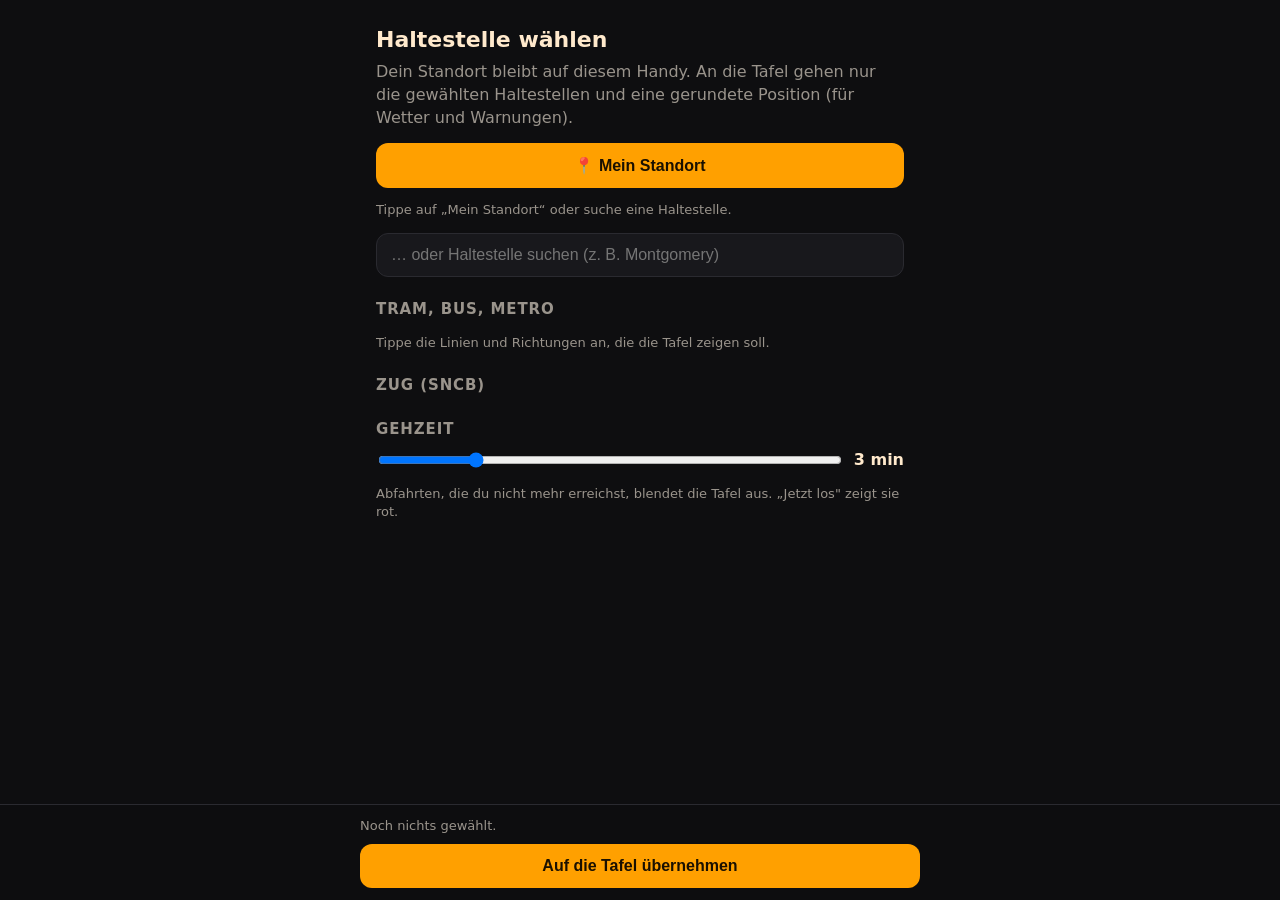
==== site/setup/index.html @ 00d9e625 "Standalone firmware v0.3, setup UI + GPS helper, integration v0.1.4 Firmware (ESPHome, MatrixPortal " ====
<!doctype html>
<html lang="de">
<head>
<meta charset="utf-8">
<meta name="viewport" content="width=device-width, initial-scale=1">
<title>Diele Board – Haltestelle wählen</title>
<meta name="referrer" content="no-referrer">
<style>
  :root { --bg:#0e0e10; --card:#18181c; --line:#2a2a30; --fg:#ffe9cc; --sec:#9a948c; --acc:#ffa000; --ok:#4fd1c5; }
  * { box-sizing:border-box; }
  body { margin:0; background:var(--bg); color:var(--fg); font:16px/1.45 system-ui,-apple-system,"Segoe UI",sans-serif; }
  main { max-width:560px; margin:0 auto; padding:16px 16px 120px; }
  h1 { font-size:22px; margin:8px 0 4px; } h2 { font-size:15px; color:var(--sec); text-transform:uppercase; letter-spacing:.06em; margin:22px 0 8px; }
  p.lead { color:var(--sec); margin:0 0 14px; }
  button, .btn { appearance:none; border:0; border-radius:12px; background:var(--acc); color:#1a1000; font-weight:650; font-size:16px; padding:13px 16px; width:100%; cursor:pointer; }
  button.ghost { background:transparent; color:var(--fg); border:1px solid var(--line); }
  input[type=search] { width:100%; padding:12px 14px; border-radius:12px; border:1px solid var(--line); background:var(--card); color:var(--fg); font-size:16px; }
  .row { display:flex; gap:10px; } .row > * { flex:1; }
  .stop { background:var(--card); border:1px solid var(--line); border-radius:14px; padding:12px; margin:10px 0; }
  .stop h3 { margin:0 0 2px; font-size:17px; } .stop .meta { color:var(--sec); font-size:13px; margin-bottom:8px; }
  .chip { display:inline-flex; align-items:center; gap:8px; margin:4px 6px 4px 0; padding:6px 10px 6px 6px; border-radius:10px; border:1px solid var(--line); background:#111114; color:var(--fg); font-size:14px; cursor:pointer; user-select:none; }
  .chip.on { border-color:var(--acc); background:#2a1d05; }
  .badge { min-width:30px; height:22px; padding:0 6px; border-radius:4px; display:inline-flex; align-items:center; justify-content:center; font-weight:700; font-size:13px; }
  .station { display:flex; justify-content:space-between; align-items:center; }
  .hint { color:var(--sec); font-size:13px; }
  .sum { position:fixed; left:0; right:0; bottom:0; background:rgba(14,14,16,.96); border-top:1px solid var(--line); padding:12px 16px calc(12px + env(safe-area-inset-bottom)); }
  .sum .inner { max-width:560px; margin:0 auto; } .sum .txt { color:var(--sec); font-size:13px; margin-bottom:8px; min-height:18px; }
  .err { color:#ff6a50; } .okmsg { color:var(--ok); }
  .walk { display:flex; align-items:center; gap:10px; margin-top:8px; } .walk input { flex:1; }
</style>
</head>
<body>
<main>
  <h1>Haltestelle wählen</h1>
  <p class="lead">Dein Standort bleibt auf diesem Handy. An die Tafel gehen nur die gewählten Haltestellen und eine gerundete Position (für Wetter und Warnungen).</p>
  <div class="row">
    <button id="gps">📍 Mein Standort</button>
  </div>
  <p id="status" class="hint"></p>
  <input id="q" type="search" placeholder="… oder Haltestelle suchen (z. B. Montgomery)" autocomplete="off">

  <h2>Tram, Bus, Metro</h2>
  <p class="hint">Tippe die Linien und Richtungen an, die die Tafel zeigen soll.</p>
  <div id="stops"></div>

  <h2>Zug (SNCB)</h2>
  <div id="stations"></div>

  <h2>Gehzeit</h2>
  <div class="walk"><input id="walk" type="range" min="0" max="15" value="3"><b id="walkv">3 min</b></div>
  <p class="hint">Abfahrten, die du nicht mehr erreichst, blendet die Tafel aus. „Jetzt los" zeigt sie rot.</p>
</main>
<div class="sum"><div class="inner">
  <div id="sum" class="txt">Noch nichts gewählt.</div>
  <button id="apply" disabled>Auf die Tafel übernehmen</button>
</div></div>

<script>
(() => {
  const qs = new URLSearchParams(location.search);
  // Return address of the board: only private-network http origins are accepted.
  const ret = (qs.get("ret") || "").replace(/\/+$/, "");
  const RET_OK = /^http:\/\/((10|127)\.\d+\.\d+\.\d+|192\.168\.\d+\.\d+|172\.(1[6-9]|2\d|3[01])\.\d+\.\d+|[a-z0-9-]+\.local)(:\d+)?$/i.test(ret);
  const $ = (id) => document.getElementById(id);
  let STOPS = [], COLORS = {}, STATIONS = [], here = null;
  const sel = new Map();          // pointid -> Set(lines)
  let station = null, walk = 3, walkTouched = false;

  const dist = (a, b) => {
    const dy = (a.lat - b.lat) * 111195, dx = (a.lon - b.lon) * 111195 * Math.cos(a.lat * Math.PI / 180);
    return Math.hypot(dx, dy);
  };
  const badge = (line) => {
    const c = COLORS[line] || { c: "#5a5a5a", dark: false };
    const el = document.createElement("span");
    el.className = "badge";
    el.textContent = line;
    if (c.dark) { el.style.border = "2px solid " + c.c; el.style.color = c.c; }   // same rule as the LED board
    else { el.style.background = c.c; el.style.color = "#fff"; }
    return el;
  };

  async function load() {
    const [s, t] = await Promise.all([fetch("../data/stops.json").then(r => r.json()),
                                      fetch("../data/stations.json").then(r => r.json())]);
    STOPS = s.stops; COLORS = s.colors; STATIONS = t.stations;
  }

  function renderStops(list) {
    const box = $("stops"); box.innerHTML = "";
    // group platforms by name
    const groups = new Map();
    for (const s of list) {
      const k = s.fr;
      if (!groups.has(k)) groups.set(k, []);
      groups.get(k).push(s);
    }
    for (const [name, plats] of groups) {
      const card = document.createElement("div"); card.className = "stop";
      const d = here ? Math.round(dist(here, plats[0])) : null;
      card.innerHTML = `<h3></h3><div class="meta"></div>`;
      card.querySelector("h3").textContent = name + (plats[0].nl && plats[0].nl !== name ? " · " + plats[0].nl : "");
      card.querySelector(".meta").textContent = d != null ? `${d} m · ca. ${Math.max(1, Math.round(d / 80))} min zu Fuß` : "";
      for (const p of plats) {
        for (const [line, dest] of p.l) {
          const chip = document.createElement("span"); chip.className = "chip";
          chip.append(badge(line), document.createTextNode("→ " + dest));
          const on = () => sel.has(p.id) && sel.get(p.id).has(line);
          if (on()) chip.classList.add("on");
          chip.onclick = () => {
            if (!sel.has(p.id)) sel.set(p.id, new Set());
            const set = sel.get(p.id);
            set.has(line) ? set.delete(line) : set.add(line);
            if (!set.size) sel.delete(p.id);
            chip.classList.toggle("on", on());
            autoWalk();
            summary();
          };
          card.append(chip);
        }
      }
      box.append(card);
    }
    if (!list.length) box.innerHTML = '<p class="hint">Keine Haltestellen gefunden.</p>';
  }

  function renderStations(list) {
    const box = $("stations"); box.innerHTML = "";
    for (const s of list) {
      const card = document.createElement("div"); card.className = "stop station";
      const d = here ? ` · ${(dist(here, s) / 1000).toFixed(1)} km` : "";
      card.innerHTML = `<div><h3></h3><div class="meta"></div></div><span class="chip">wählen</span>`;
      card.querySelector("h3").textContent = s.name;
      card.querySelector(".meta").textContent = "SNCB" + d;
      const chip = card.querySelector(".chip");
      if (station && station.id === s.id) { chip.classList.add("on"); chip.textContent = "gewählt"; }
      chip.onclick = () => { station = (station && station.id === s.id) ? null : s; renderStations(list); summary(); };
      box.append(card);
    }
  }

  function nearby() {
    const st = STOPS.map(s => [dist(here, s), s]).filter(x => x[0] < 900).sort((a, b) => a[0] - b[0]).slice(0, 14).map(x => x[1]);
    renderStops(st);
    renderStations(STATIONS.map(s => [dist(here, s), s]).sort((a, b) => a[0] - b[0]).slice(0, 3).map(x => x[1]));
  }

  function search(q) {
    q = q.trim().toLowerCase();
    if (q.length < 2) { if (here) nearby(); return; }
    renderStops(STOPS.filter(s => s.fr.toLowerCase().includes(q) || s.nl.toLowerCase().includes(q)).slice(0, 20));
    renderStations(STATIONS.filter(s => s.name.toLowerCase().includes(q)).slice(0, 5));
  }

  // Walking time = farthest selected platform (80 m/min), until the user moves the slider.
  function autoWalk() {
    if (walkTouched || !here) return;
    let m = 0;
    for (const id of sel.keys()) {
      const s = STOPS.find(x => x.id === id);
      if (s) m = Math.max(m, Math.round(dist(here, s) / 80));
    }
    walk = Math.min(15, m);
    $("walk").value = walk; $("walkv").textContent = walk + " min";
  }

  function payload() {
    // per-platform walking time from the phone position (80 m/min), e.g. "1234:1,2345:5"
    const points = [...sel.keys()].map(id => {
      const s = STOPS.find(x => x.id === id);
      return (here && s) ? `${id}:${Math.max(0, Math.round(dist(here, s) / 80))}` : id;
    });
    const lines = [...new Set([...sel.values()].flatMap(s => [...s]))];
    const p = { v: 1, points: points.join(","), lines: lines.join(","), walk };
    if (station) p.station = station.id;
    if (here) p.location = here.lat.toFixed(3) + "," + here.lon.toFixed(3);  // ~100 m: enough for weather/alerts
    return p;
  }

  function summary() {
    const p = payload();
    const n = sel.size;
    $("sum").textContent = n || station
      ? `${n} Bahnsteig(e) · Linien ${p.lines || "–"}${station ? " · Zug: " + station.name : ""} · Gehzeit ${walk} min`
      : "Noch nichts gewählt.";
    $("apply").disabled = !(n || station);
  }

  $("walk").oninput = (e) => { walkTouched = true; walk = +e.target.value; $("walkv").textContent = walk + " min"; summary(); };
  $("q").oninput = (e) => search(e.target.value);
  $("gps").onclick = () => {
    if (!navigator.geolocation) { $("status").textContent = "Standort nicht verfügbar – bitte suchen."; return; }
    $("status").textContent = "Standort wird bestimmt …";
    navigator.geolocation.getCurrentPosition(pos => {
      here = { lat: pos.coords.latitude, lon: pos.coords.longitude };
      $("status").textContent = `Genauigkeit ca. ${Math.round(pos.coords.accuracy)} m`;
      nearby();
    }, err => { $("status").innerHTML = '<span class="err">Kein Standort (' + err.message + ') – bitte suchen.</span>'; },
       { enableHighAccuracy: true, timeout: 15000, maximumAge: 60000 });
  };
  $("apply").onclick = () => {
    const p = payload();
    if (window.opener && RET_OK) {
      window.opener.postMessage({ diele: p }, ret);
      $("sum").innerHTML = '<span class="okmsg">Übernommen. Du kannst dieses Fenster schließen.</span>';
      setTimeout(() => window.close(), 800);
    } else if (RET_OK) {
      const b64 = btoa(unescape(encodeURIComponent(JSON.stringify(p)))).replace(/\+/g, "-").replace(/\//g, "_").replace(/=+$/, "");
      location.href = ret + "/#cfg=" + b64;      // fallback when opener is lost (in-app browsers)
    } else {
      $("sum").innerHTML = '<span class="err">Bitte diese Seite über die Einrichtung der Tafel öffnen.</span>';
    }
  };
  load().then(() => { $("status").textContent = "Tippe auf „Mein Standort“ oder suche eine Haltestelle."; })
        .catch(() => { $("status").innerHTML = '<span class="err">Daten konnten nicht geladen werden.</span>'; });
})();
</script>
</body>
</html>
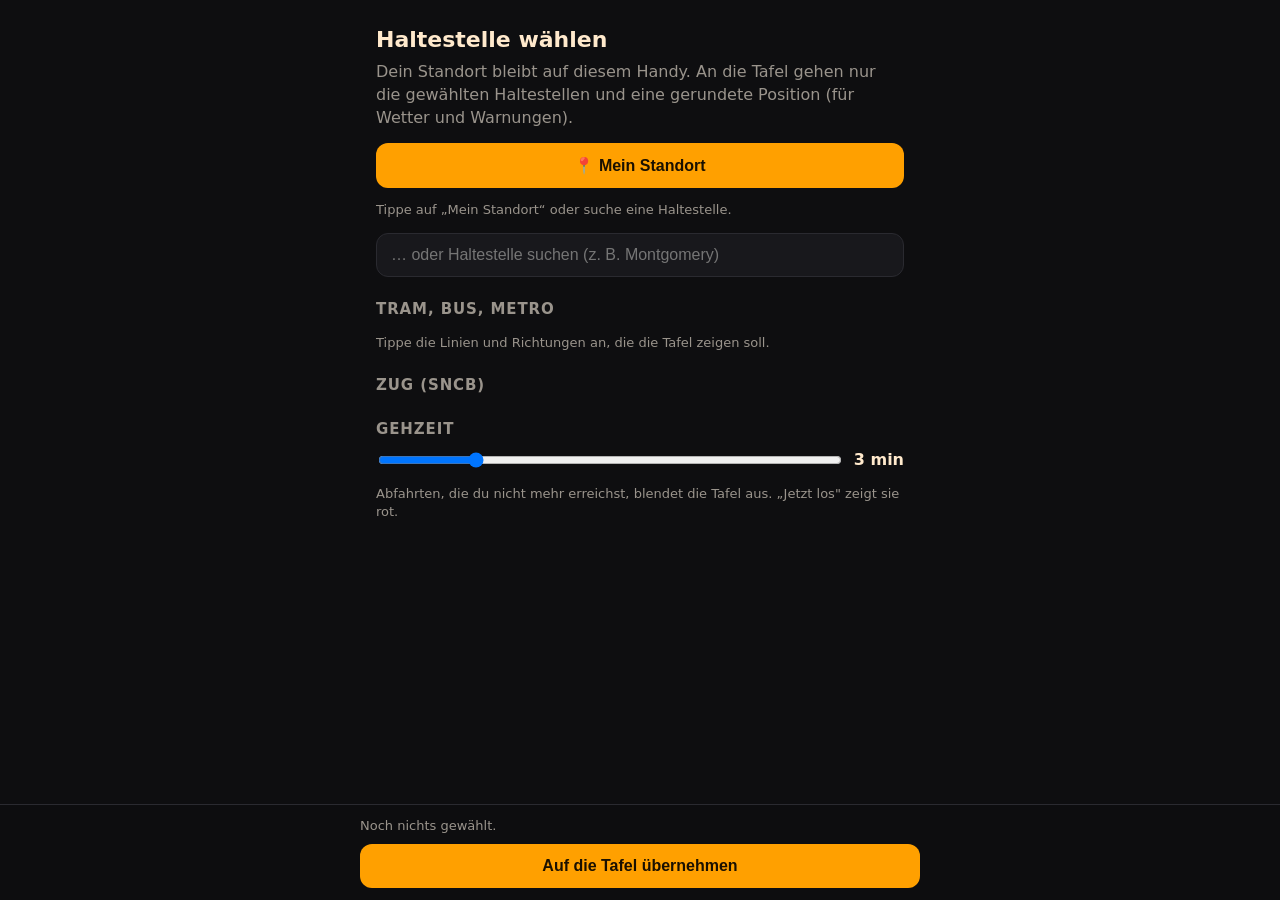
==== commit 09e42851: "GPS helper: accent-insensitive search, bilingual station names Found during the end-to-end acceptanc" ====
--- a/site/setup/index.html
+++ b/site/setup/index.html
@@ -81,8 +81,9 @@
   };
 
   async function load() {
-    const [s, t] = await Promise.all([fetch("../data/stops.json").then(r => r.json()),
-                                      fetch("../data/stations.json").then(r => r.json())]);
+    // revalidate (cheap 304) so updated stop data is picked up without stale browser caches
+    const get = (u) => fetch(u, { cache: "no-cache" }).then(r => r.json());
+    const [s, t] = await Promise.all([get("../data/stops.json"), get("../data/stations.json")]);
     STOPS = s.stops; COLORS = s.colors; STATIONS = t.stations;
   }
 
@@ -145,11 +146,13 @@
     renderStations(STATIONS.map(s => [dist(here, s), s]).sort((a, b) => a[0] - b[0]).slice(0, 3).map(x => x[1]));
   }
 
+  // accent- and punctuation-insensitive: "thevenet" finds "Thévenet", "st job" finds "Saint-Job"
+  const norm = (x) => x.normalize("NFD").replace(/\p{M}/gu, "").toLowerCase().replace(/[-'’.]/g, " ").replace(/\s+/g, " ");
   function search(q) {
-    q = q.trim().toLowerCase();
+    q = norm(q.trim());
     if (q.length < 2) { if (here) nearby(); return; }
-    renderStops(STOPS.filter(s => s.fr.toLowerCase().includes(q) || s.nl.toLowerCase().includes(q)).slice(0, 20));
-    renderStations(STATIONS.filter(s => s.name.toLowerCase().includes(q)).slice(0, 5));
+    renderStops(STOPS.filter(s => norm(s.fr).includes(q) || norm(s.nl).includes(q)).slice(0, 20));
+    renderStations(STATIONS.filter(s => norm(s.name).includes(q)).slice(0, 5));
   }
 
   // Walking time = farthest selected platform (80 m/min), until the user moves the slider.
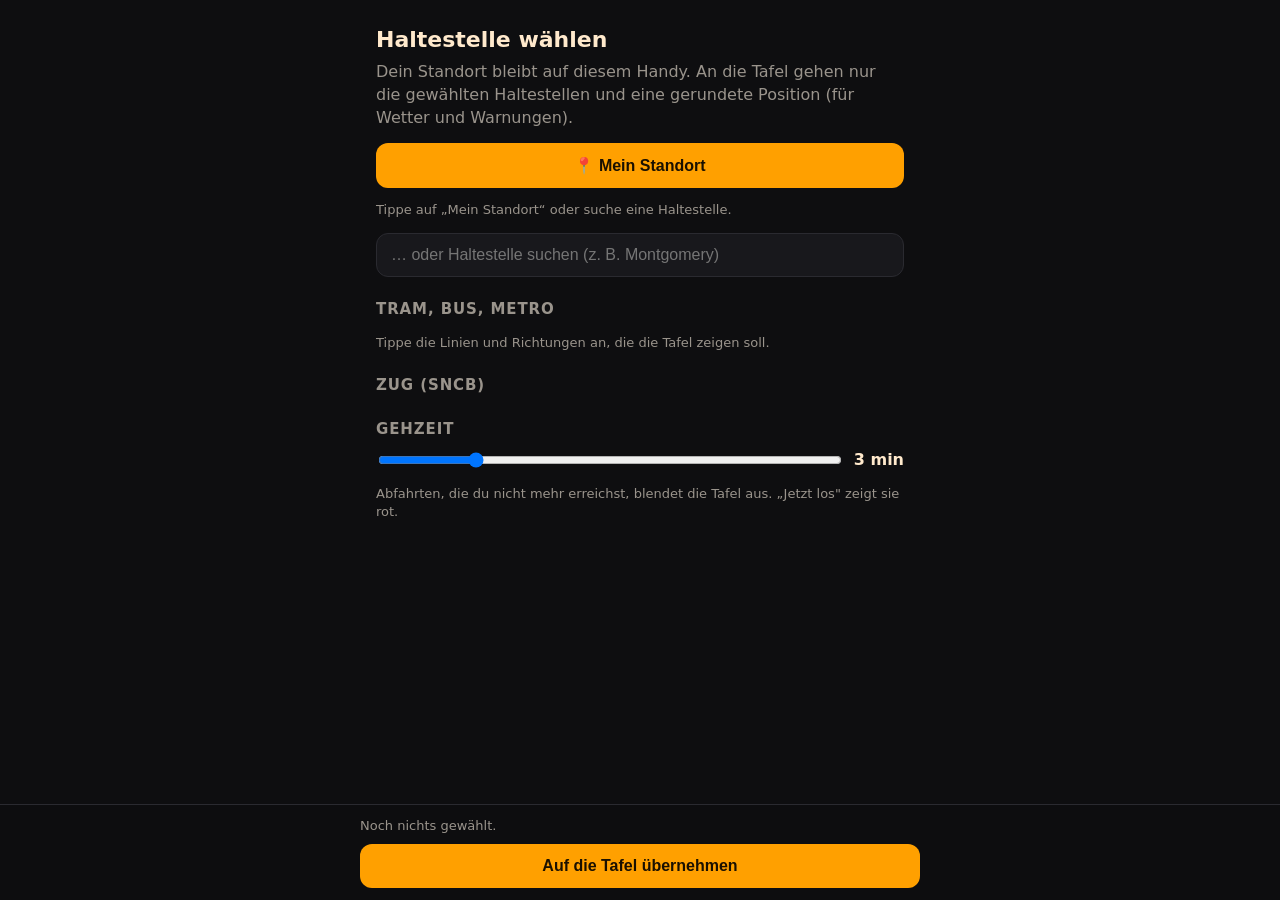
==== commit 2b8f52ac: "Rename to Perron; professional docs; fixed rows; v8 layouts; rain nowcast Project: - Renamed to Perr" ====
--- a/site/setup/index.html
+++ b/site/setup/index.html
@@ -3,7 +3,7 @@
 <head>
 <meta charset="utf-8">
 <meta name="viewport" content="width=device-width, initial-scale=1">
-<title>Diele Board – Haltestelle wählen</title>
+<title>Perron – Haltestelle wählen</title>
 <meta name="referrer" content="no-referrer">
 <style>
   :root { --bg:#0e0e10; --card:#18181c; --line:#2a2a30; --fg:#ffe9cc; --sec:#9a948c; --acc:#ffa000; --ok:#4fd1c5; }
@@ -146,7 +146,7 @@
     renderStations(STATIONS.map(s => [dist(here, s), s]).sort((a, b) => a[0] - b[0]).slice(0, 3).map(x => x[1]));
   }
 
-  // accent- and punctuation-insensitive: "thevenet" finds "Thévenet", "st job" finds "Saint-Job"
+  // accent- and punctuation-insensitive: "merode" finds "Mérode", "st job" finds "Saint-Job"
   const norm = (x) => x.normalize("NFD").replace(/\p{M}/gu, "").toLowerCase().replace(/[-'’.]/g, " ").replace(/\s+/g, " ");
   function search(q) {
     q = norm(q.trim());
@@ -204,7 +204,7 @@
   $("apply").onclick = () => {
     const p = payload();
     if (window.opener && RET_OK) {
-      window.opener.postMessage({ diele: p }, ret);
+      window.opener.postMessage({ perron: p }, ret);
       $("sum").innerHTML = '<span class="okmsg">Übernommen. Du kannst dieses Fenster schließen.</span>';
       setTimeout(() => window.close(), 800);
     } else if (RET_OK) {
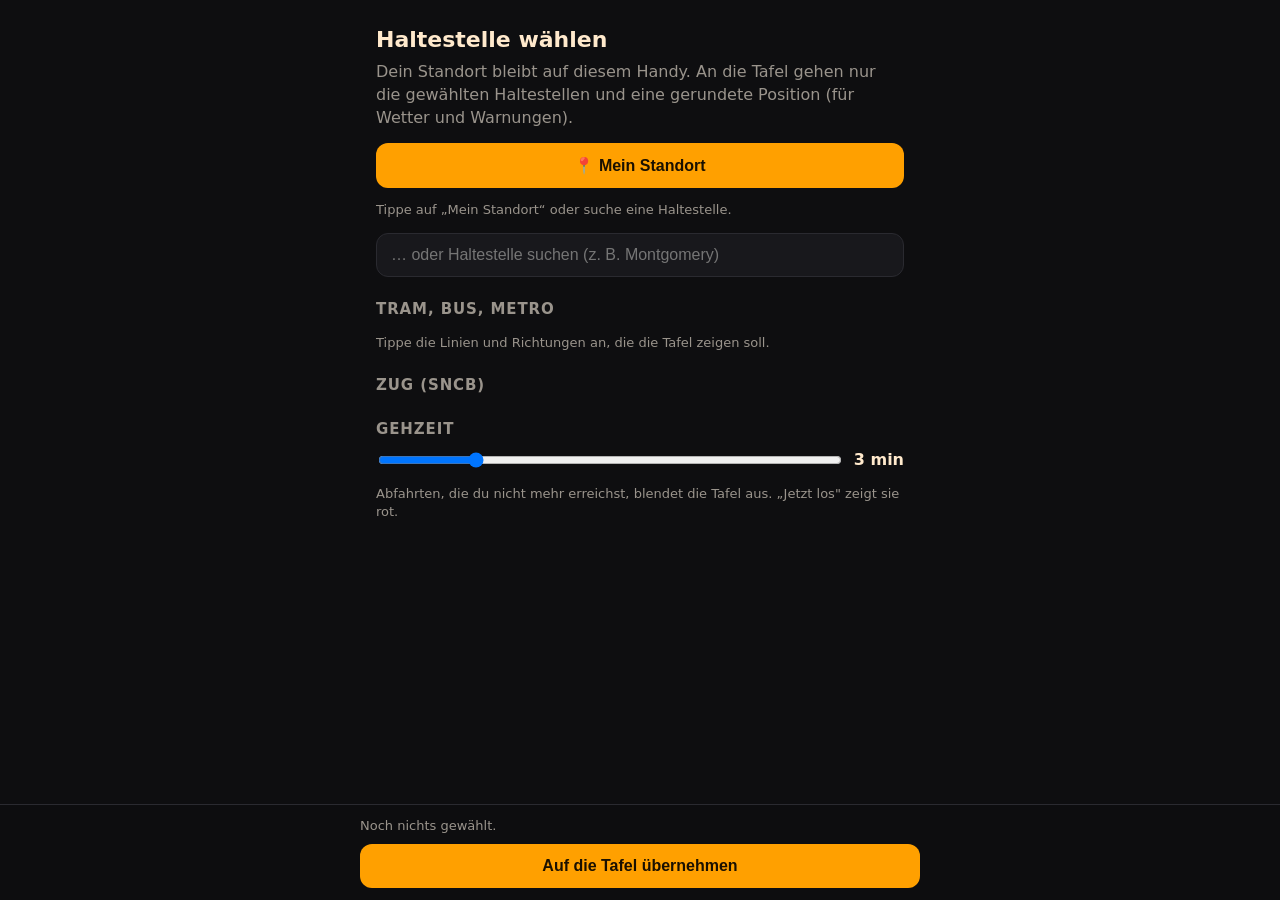
==== commit 727874b0: "Cards from Home Assistant: templates, canvas and images (0.5.0) - push_json: hero / prog / list / ms" ====
--- a/site/setup/index.html
+++ b/site/setup/index.html
@@ -63,7 +63,7 @@
   const RET_OK = /^http:\/\/((10|127)\.\d+\.\d+\.\d+|192\.168\.\d+\.\d+|172\.(1[6-9]|2\d|3[01])\.\d+\.\d+|[a-z0-9-]+\.local)(:\d+)?$/i.test(ret);
   const $ = (id) => document.getElementById(id);
   let STOPS = [], COLORS = {}, STATIONS = [], here = null;
-  const sel = new Map();          // pointid -> Set(lines)
+  const sel = new Map();          // pointid -> Set("line|destination") – one chip = one direction
   let station = null, walk = 3, walkTouched = false;
 
   const dist = (a, b) => {
@@ -106,12 +106,13 @@
         for (const [line, dest] of p.l) {
           const chip = document.createElement("span"); chip.className = "chip";
           chip.append(badge(line), document.createTextNode("→ " + dest));
-          const on = () => sel.has(p.id) && sel.get(p.id).has(line);
+          const k = line + "|" + dest;
+          const on = () => sel.has(p.id) && sel.get(p.id).has(k);
           if (on()) chip.classList.add("on");
           chip.onclick = () => {
             if (!sel.has(p.id)) sel.set(p.id, new Set());
             const set = sel.get(p.id);
-            set.has(line) ? set.delete(line) : set.add(line);
+            set.has(k) ? set.delete(k) : set.add(k);
             if (!set.size) sel.delete(p.id);
             chip.classList.toggle("on", on());
             autoWalk();
@@ -173,8 +174,26 @@
       const s = STOPS.find(x => x.id === id);
       return (here && s) ? `${id}:${Math.max(0, Math.round(dist(here, s) / 80))}` : id;
     });
-    const lines = [...new Set([...sel.values()].flatMap(s => [...s]))];
-    const p = { v: 1, points: points.join(","), lines: lines.join(","), walk };
+    const picked = [...sel.values()].flatMap(s => [...s]);          // "line|dest"
+    const lines = [...new Set(picked.map(k => k.split("|")[0]))];
+    // Destination filter: only for lines where the user left out a direction the selected
+    // platforms also serve (e.g. 60 -> Ambiorix but not -> Place St-Job). Keyword = longest
+    // word of the headsign; the board matches it case-insensitively inside the live destination.
+    const keyword = (d) => d.split(/[\s\/]+/).filter(w => !/^(via|place|gare|porte|de|du|la|le|st|ste)$/i.test(w))
+                           .sort((a, b) => b.length - a.length)[0] || d;
+    const dfil = [];
+    for (const line of lines) {
+      const offered = new Set(), chosen = new Set();
+      for (const [id, set] of sel) {
+        const s = STOPS.find(x => x.id === id);
+        if (s) for (const [l, d] of s.l) if (l === line) offered.add(d);
+        for (const k of set) if (k.split("|")[0] === line) chosen.add(k.slice(line.length + 1));
+      }
+      if (chosen.size < offered.size) {
+        for (const w of new Set([...chosen].map(keyword))) dfil.push(line + "=" + w);
+      }
+    }
+    const p = { v: 1, points: points.join(","), lines: lines.join(","), dfilter: dfil.join(";"), walk };
     if (station) p.station = station.id;
     if (here) p.location = here.lat.toFixed(3) + "," + here.lon.toFixed(3);  // ~100 m: enough for weather/alerts
     return p;
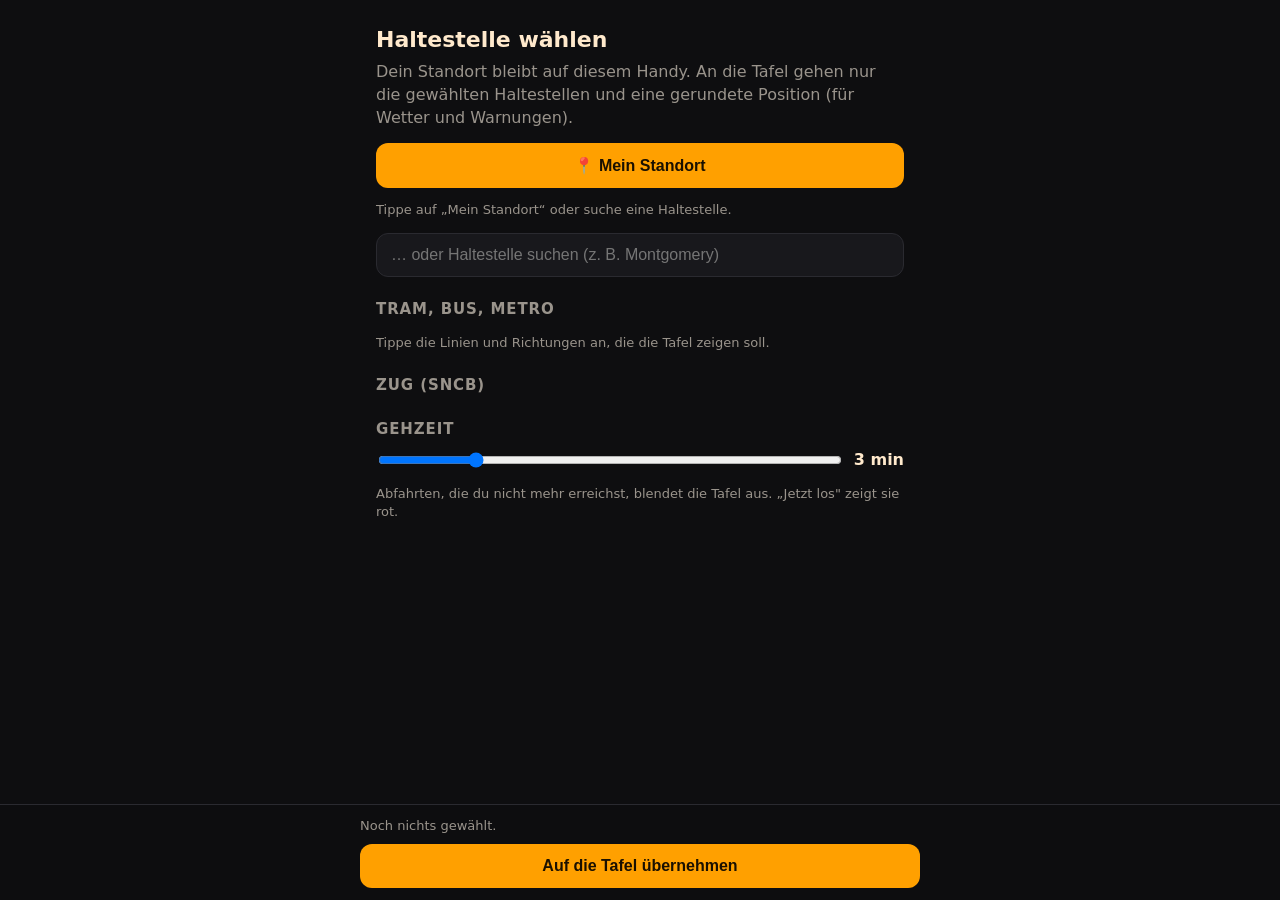
==== commit 86dce654: "Cards from Home Assistant: templates, canvas and images (0.5.0) - push_json: hero / prog / list / ms" ====
--- a/site/setup/index.html
+++ b/site/setup/index.html
@@ -147,7 +147,7 @@
     renderStations(STATIONS.map(s => [dist(here, s), s]).sort((a, b) => a[0] - b[0]).slice(0, 3).map(x => x[1]));
   }
 
-  // accent- and punctuation-insensitive: "merode" finds "Mérode", "st job" finds "Saint-Job"
+  // accent- and punctuation-insensitive: "merode" finds "Mérode", "porte namur" finds "Porte de Namur"
   const norm = (x) => x.normalize("NFD").replace(/\p{M}/gu, "").toLowerCase().replace(/[-'’.]/g, " ").replace(/\s+/g, " ");
   function search(q) {
     q = norm(q.trim());
@@ -177,7 +177,7 @@
     const picked = [...sel.values()].flatMap(s => [...s]);          // "line|dest"
     const lines = [...new Set(picked.map(k => k.split("|")[0]))];
     // Destination filter: only for lines where the user left out a direction the selected
-    // platforms also serve (e.g. 60 -> Ambiorix but not -> Place St-Job). Keyword = longest
+    // platforms also serve (e.g. 60 -> Delta but not -> De Brouckère). Keyword = longest
     // word of the headsign; the board matches it case-insensitively inside the live destination.
     const keyword = (d) => d.split(/[\s\/]+/).filter(w => !/^(via|place|gare|porte|de|du|la|le|st|ste)$/i.test(w))
                            .sort((a, b) => b.length - a.length)[0] || d;
